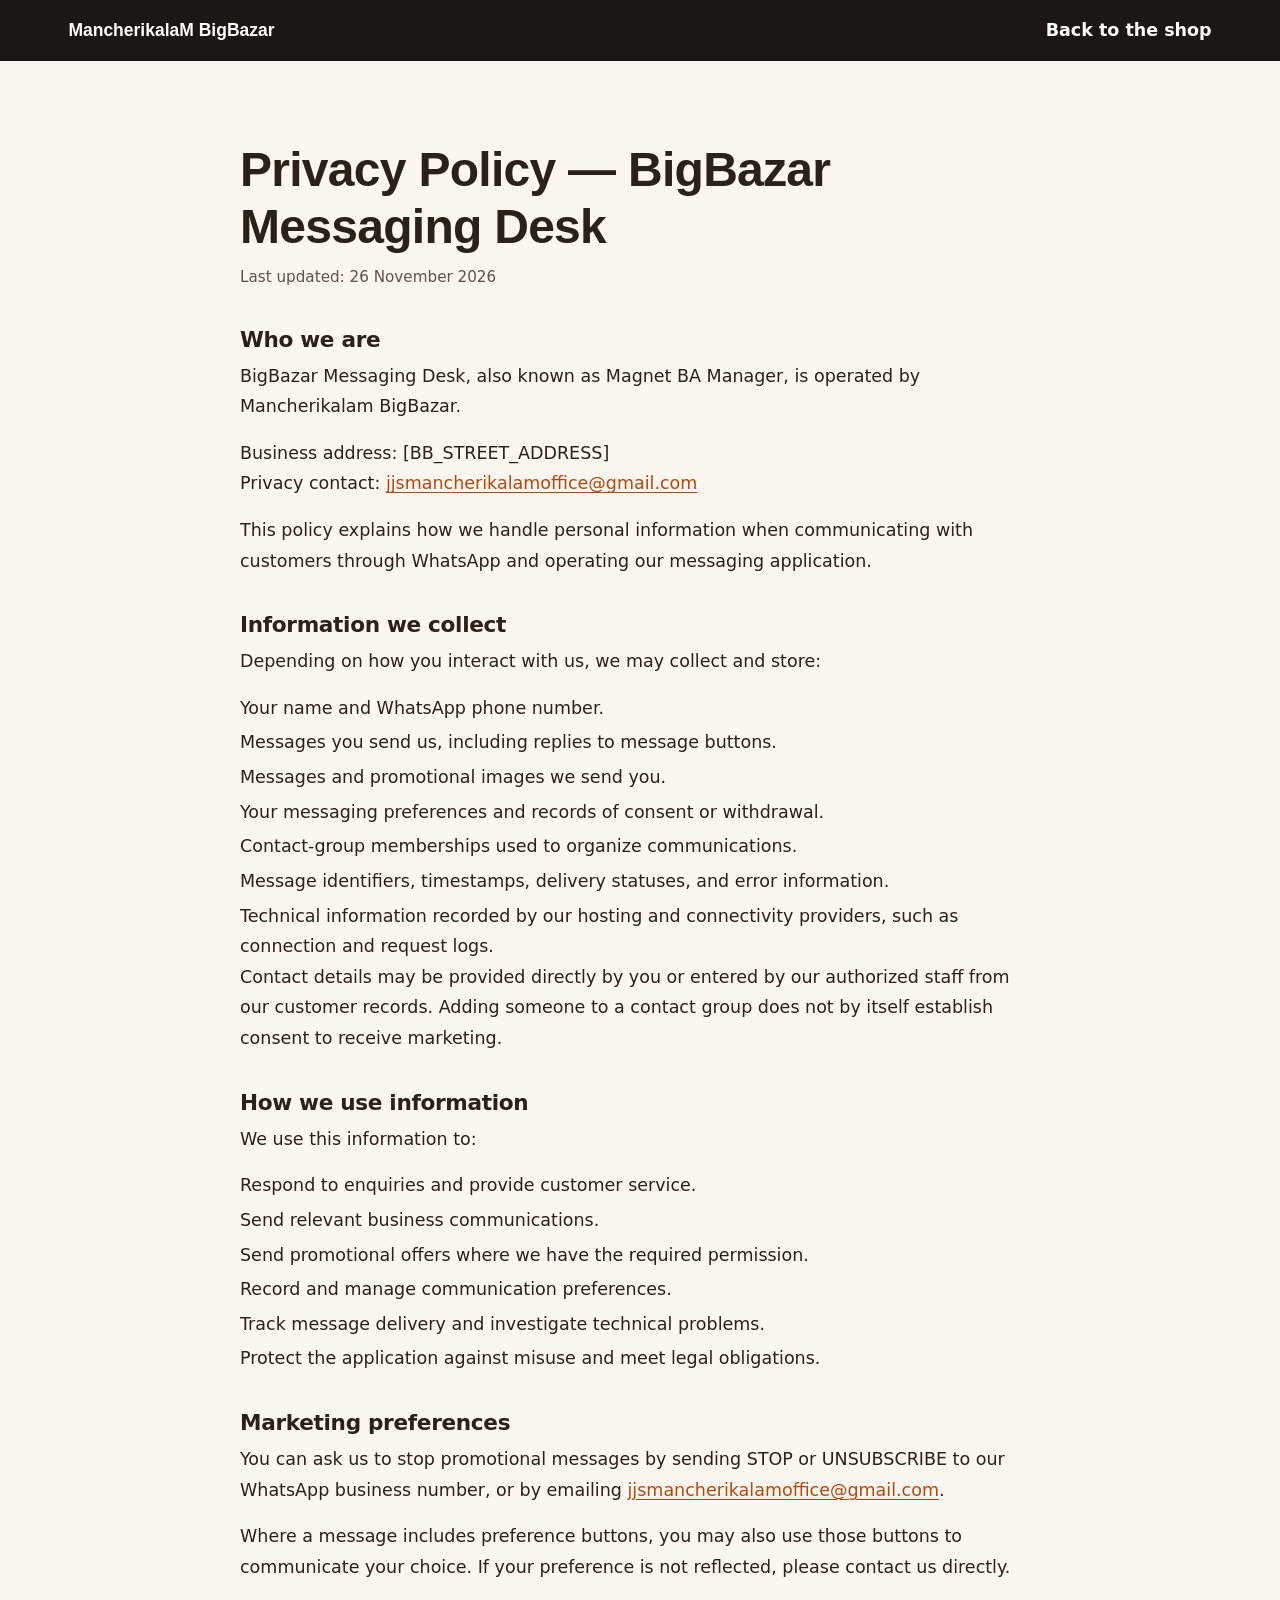
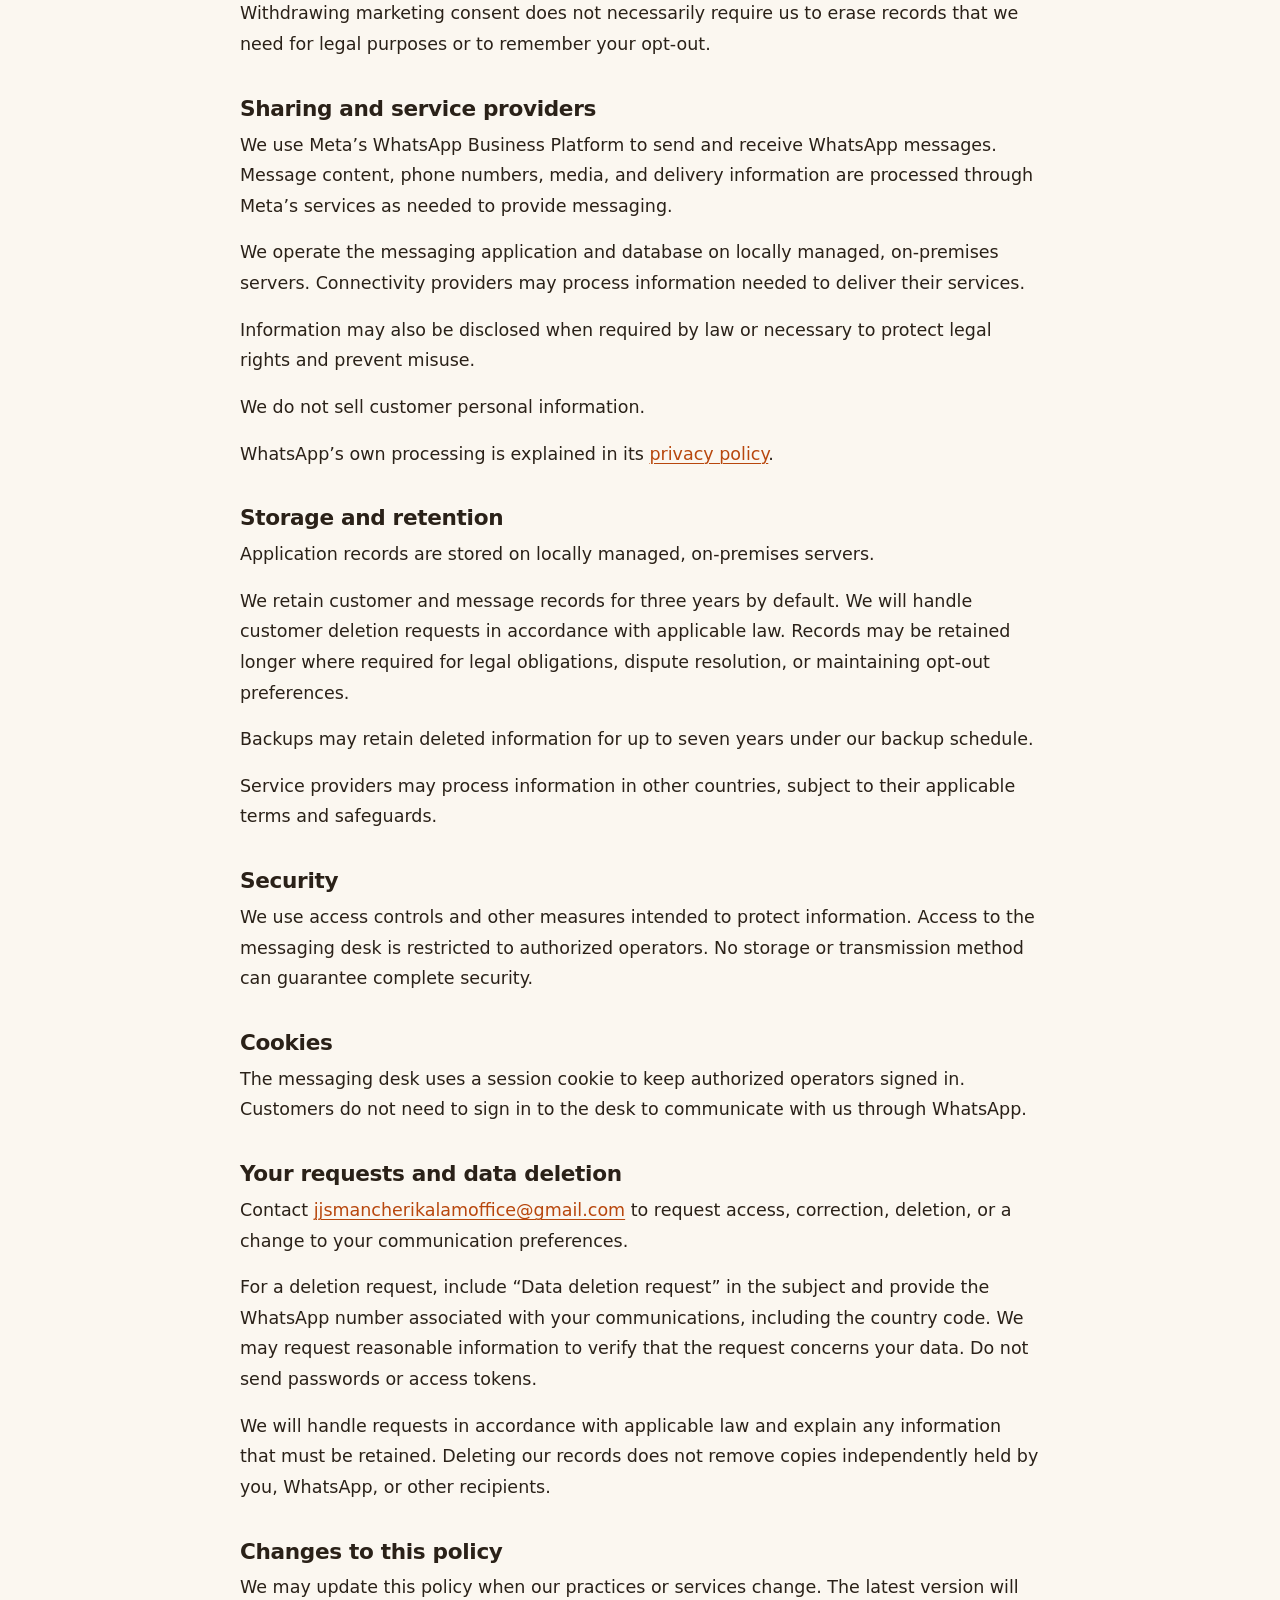
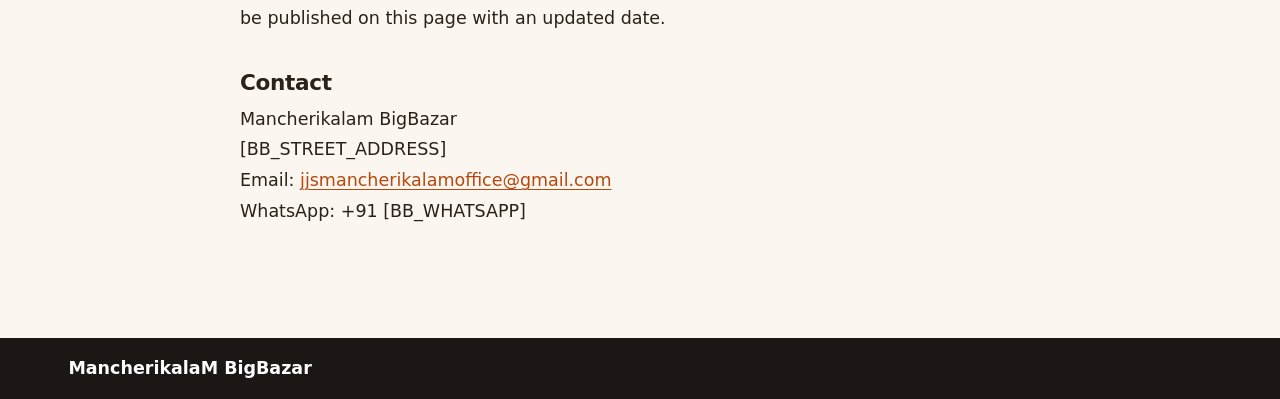
==== privacy.html @ 9150c9fc "Add privacy policy page and update sitemap and navigation" ====
<!DOCTYPE html>
<html lang="en">

<head>
  <meta charset="UTF-8">
  <meta name="viewport" content="width=device-width, initial-scale=1">
  <meta name="description" content="Privacy policy for BigBazar Messaging Desk, also known as Magnet BA Manager.">
  <meta name="theme-color" content="#263a2d">
  <title>Privacy Policy — MancherikalaM BigBazar</title>
  <link rel="canonical" href="https://mancherikalam.com/privacy.html">
  <link rel="icon" href="assets/img/favicon.svg" type="image/svg+xml">
  <link rel="stylesheet" href="assets/css/styles.css">
</head>

<body class="policy-page">
  <header class="policy-header">
    <div class="shell">
      <a href="./" class="policy-home">MancherikalaM BigBazar</a>
      <a href="./">Back to the shop</a>
    </div>
  </header>

  <main class="policy-main shell">
    <article class="policy-content">
      <h1>Privacy Policy — BigBazar Messaging Desk</h1>
      <p class="policy-updated">Last updated: 26 November 2026</p>

      <h2>Who we are</h2>
      <p>BigBazar Messaging Desk, also known as Magnet BA Manager, is operated by
        Mancherikalam BigBazar.</p>
      <p>Business address: [BB_STREET_ADDRESS]<br>
        Privacy contact: <a href="mailto:jjsmancherikalamoffice@gmail.com">jjsmancherikalamoffice@gmail.com</a></p>
      <p>This policy explains how we handle personal information when communicating
        with customers through WhatsApp and operating our messaging application.</p>

      <h2>Information we collect</h2>
      <p>Depending on how you interact with us, we may collect and store:</p>
      <ul>
        <li>Your name and WhatsApp phone number.</li>
        <li>Messages you send us, including replies to message buttons.</li>
        <li>Messages and promotional images we send you.</li>
        <li>Your messaging preferences and records of consent or withdrawal.</li>
        <li>Contact-group memberships used to organize communications.</li>
        <li>Message identifiers, timestamps, delivery statuses, and error information.</li>
        <li>Technical information recorded by our hosting and connectivity providers,
          such as connection and request logs.</li>
      </ul>
      <p>Contact details may be provided directly by you or entered by our authorized
        staff from our customer records. Adding someone to a contact group does not
        by itself establish consent to receive marketing.</p>

      <h2>How we use information</h2>
      <p>We use this information to:</p>
      <ul>
        <li>Respond to enquiries and provide customer service.</li>
        <li>Send relevant business communications.</li>
        <li>Send promotional offers where we have the required permission.</li>
        <li>Record and manage communication preferences.</li>
        <li>Track message delivery and investigate technical problems.</li>
        <li>Protect the application against misuse and meet legal obligations.</li>
      </ul>

      <h2>Marketing preferences</h2>
      <p>You can ask us to stop promotional messages by sending STOP or UNSUBSCRIBE
        to our WhatsApp business number, or by emailing
        <a href="mailto:jjsmancherikalamoffice@gmail.com">jjsmancherikalamoffice@gmail.com</a>.</p>
      <p>Where a message includes preference buttons, you may also use those buttons
        to communicate your choice. If your preference is not reflected, please
        contact us directly.</p>
      <p>Withdrawing marketing consent does not necessarily require us to erase
        records that we need for legal purposes or to remember your opt-out.</p>

      <h2>Sharing and service providers</h2>
      <p>We use Meta’s WhatsApp Business Platform to send and receive WhatsApp
        messages. Message content, phone numbers, media, and delivery information
        are processed through Meta’s services as needed to provide messaging.</p>
      <p>We operate the messaging application and database on locally managed,
        on-premises servers. Connectivity providers may process information needed
        to deliver their services.</p>
      <p>Information may also be disclosed when required by law or necessary to
        protect legal rights and prevent misuse.</p>
      <p>We do not sell customer personal information.</p>
      <p>WhatsApp’s own processing is explained in its <a href="https://www.whatsapp.com/legal/privacy-policy">privacy policy</a>.</p>

      <h2>Storage and retention</h2>
      <p>Application records are stored on locally managed, on-premises servers.</p>
      <p>We retain customer and message records for three years by default. We will
        handle customer deletion requests in accordance with applicable law. Records
        may be retained longer where required for legal obligations, dispute
        resolution, or maintaining opt-out preferences.</p>
      <p>Backups may retain deleted information for up to seven years under our
        backup schedule.</p>
      <p>Service providers may process information in other countries, subject to
        their applicable terms and safeguards.</p>

      <h2>Security</h2>
      <p>We use access controls and other measures intended to protect information.
        Access to the messaging desk is restricted to authorized operators.
        No storage or transmission method can guarantee complete security.</p>

      <h2>Cookies</h2>
      <p>The messaging desk uses a session cookie to keep authorized operators
        signed in. Customers do not need to sign in to the desk to communicate
        with us through WhatsApp.</p>

      <h2>Your requests and data deletion</h2>
      <p>Contact <a href="mailto:jjsmancherikalamoffice@gmail.com">jjsmancherikalamoffice@gmail.com</a> to request access, correction, deletion,
        or a change to your communication preferences.</p>
      <p>For a deletion request, include “Data deletion request” in the subject and
        provide the WhatsApp number associated with your communications, including
        the country code. We may request reasonable information to verify that
        the request concerns your data. Do not send passwords or access tokens.</p>
      <p>We will handle requests in accordance with applicable law and explain any
        information that must be retained. Deleting our records does not remove
        copies independently held by you, WhatsApp, or other recipients.</p>

      <h2>Changes to this policy</h2>
      <p>We may update this policy when our practices or services change. The latest
        version will be published on this page with an updated date.</p>

      <h2>Contact</h2>
      <p>Mancherikalam BigBazar<br>
        [BB_STREET_ADDRESS]<br>
        Email: <a href="mailto:jjsmancherikalamoffice@gmail.com">jjsmancherikalamoffice@gmail.com</a><br>
        WhatsApp: +91 [BB_WHATSAPP]</p>
    </article>
  </main>

  <footer class="policy-footer">
    <div class="shell"><a href="./">MancherikalaM BigBazar</a></div>
  </footer>
</body>

</html>
---- assets/css/styles.css ----
@charset "UTF-8";

/* ============================================================
   MancherikalaM BigBazar — wholesale & retail, Changanassery
   Direction: the shop's own lit sign. A dark slatted wall, a
   golden arc, white geometric lettering — set against a warm
   paper page for everything below the hero. Generous tap
   targets, bilingual by default, readable on a cheap phone.

   Lettering follows the signboard: Quicksand for the rounded
   "MancherikalaM", Montserrat ExtraBold for "BIGBAZAR" and the
   headings. The bilingual layout comes from data-lang on <html>.
   ============================================================ */

/* ---- tokens ---- */

:root {
  --bg: #fbf7f0;
  --bg-soft: #f6efe4;
  --surface: #ffffff;
  --surface-2: #f4ece0;
  --line: #e4d8c6;
  --line-soft: #efe6d8;

  --text: #2a2118;
  --text-dim: #5d5247;
  --muted: #756859;

  /* Brand accent, contrast-checked: 4.98:1 on --bg, 5.32:1 under white. */
  --accent: #b8470d;
  --accent-strong: #8f3609;
  --accent-wash: #f8e9df;
  --accent-ring: #d4650f;
  --on-accent: #ffffff;

  /* The sign: a near-black slatted wall and a golden arc. These stay the
     same in light and dark mode — the hero is always "the sign". */
  --sign-wall: #1c1714;
  --sign-wall-2: #241d19;
  --sign-gold: #f3a712;
  --sign-ink: #ffffff;
  --sign-dim: #e2d6c8;

  --whatsapp: #1fa855;

  --radius: 12px;
  --radius-lg: 20px;
  --shell: 1180px;
  --tap: 48px;
  --header-h: 64px;

  --sans: "Nunito Sans", -apple-system, BlinkMacSystemFont, "Segoe UI", Roboto,
    system-ui, sans-serif;
  --display: "Montserrat", "Nunito Sans", -apple-system, "Segoe UI", sans-serif;
  --rounded: "Quicksand", "Nunito Sans", -apple-system, "Segoe UI", sans-serif;
  --ml: "Noto Sans Malayalam", "Nirmala UI", Manjari, Meera, AnjaliOldLipi,
    sans-serif;

  /* Malayalam needs more room: stacked vowel signs and conjunct
     clusters sit above and below the baseline. */
  --ml-size-adj: 1.06;
  --ml-line: 1.85;

  --shadow: 0 1px 2px rgba(42, 33, 24, .06), 0 6px 18px rgba(42, 33, 24, .07);
  --shadow-lift: 0 2px 4px rgba(42, 33, 24, .08), 0 14px 32px rgba(42, 33, 24, .12);
}

@media (prefers-color-scheme: dark) {
  :root {
    --bg: #171310;
    --bg-soft: #1d1814;
    --surface: #211c17;
    --surface-2: #2a231d;
    --line: #3a3129;
    --line-soft: #2d2620;

    --text: #f2ebe1;
    --text-dim: #c0b4a5;
    --muted: #9a8d7e;

    /* In dark mode the accent is a light colour, so ink on top of it
       flips to the page ground instead of white. 7.87:1 on --bg. */
    --accent: #ff8a3d;
    --accent-strong: #ffa366;
    --accent-wash: #2a1c12;
    --accent-ring: #ff8a3d;
    --on-accent: #171310;

    --sign-wall: #120e0c;
    --sign-wall-2: #1a1411;

    --whatsapp: #4ddd8a;

    --shadow: 0 1px 2px rgba(0, 0, 0, .4), 0 6px 18px rgba(0, 0, 0, .45);
    --shadow-lift: 0 2px 4px rgba(0, 0, 0, .45), 0 14px 32px rgba(0, 0, 0, .55);
  }
}

/* ---- reset ---- */

*,
*::before,
*::after {
  box-sizing: border-box;
}

html {
  scroll-behavior: smooth;
  /* Keep anchor targets clear of the sticky header. */
  scroll-padding-top: calc(var(--header-h) + 12px);
  -webkit-text-size-adjust: 100%;
}

body {
  margin: 0;
  background: var(--bg);
  color: var(--text);
  font-family: var(--sans);
  font-size: 17px;
  line-height: 1.65;
  -webkit-font-smoothing: antialiased;
  /* Long Malayalam compounds must never push the page sideways. */
  overflow-wrap: break-word;
}

img,
svg,
iframe {
  display: block;
  max-width: 100%;
}

img {
  height: auto;
}

a {
  color: var(--accent);
  text-decoration-thickness: .08em;
  text-underline-offset: .18em;
}

a:hover {
  color: var(--accent-strong);
}

h1,
h2,
h3 {
  margin: 0;
  font-family: var(--display);
  font-weight: 800;
  line-height: 1.2;
  letter-spacing: -.015em;
}

p {
  margin: 0 0 1rem;
}

p:last-child {
  margin-bottom: 0;
}

ul {
  margin: 0;
  padding: 0;
  list-style: none;
}

figure {
  margin: 0;
}

button {
  font: inherit;
  color: inherit;
}

/* ---- focus ---- */

:focus-visible {
  outline: 3px solid var(--accent-ring);
  outline-offset: 2px;
  border-radius: 4px;
}

.skip {
  position: absolute;
  left: -9999px;
  top: 0;
}

.skip:focus {
  left: 8px;
  top: 8px;
  z-index: 60;
  padding: .7rem 1rem;
  background: var(--accent);
  color: var(--on-accent);
  border-radius: var(--radius);
  font-weight: 700;
  text-decoration: none;
}

.visually-hidden {
  position: absolute;
  width: 1px;
  height: 1px;
  margin: -1px;
  padding: 0;
  overflow: hidden;
  clip: rect(0 0 0 0);
  white-space: nowrap;
  border: 0;
}

/* ============================================================
   Bilingual pairs

   Markup is always English-then-Malayalam so the page reads
   correctly with CSS and JS switched off. data-lang only
   reorders and resizes — nothing is ever hidden.
   ============================================================ */

.bi {
  display: flex;
  flex-direction: column;
  gap: .18em;
}

.bi > * {
  margin: 0;
  min-width: 0;
}

.bi-ml {
  font-family: var(--ml);
  line-height: var(--ml-line);
  /* Only the 400 weight of Noto Sans Malayalam is loaded. Inheriting 800
     from a heading would make the browser synthesise bold, which smears
     the script's conjuncts and vowel signs. */
  font-weight: 400;
  letter-spacing: 0;
}

/* English leads (default) */

[data-lang="en"] .bi-en {
  order: 1;
}

[data-lang="en"] .bi-ml {
  order: 2;
  font-size: .76em;
  font-weight: 400;
  color: var(--text-dim);
}

/* Malayalam leads */

[data-lang="ml"] .bi-ml {
  order: 1;
  font-size: calc(1em * var(--ml-size-adj));
  font-weight: 400;
  color: inherit;
}

[data-lang="ml"] .bi-en {
  order: 2;
  font-size: .76em;
  font-weight: 400;
  color: var(--text-dim);
}

/* Paragraph pairs need real spacing between the two blocks. */

.bi--prose {
  gap: .85rem;
}

[data-lang="en"] .bi--prose .bi-ml,
[data-lang="ml"] .bi--prose .bi-en {
  font-size: .95em;
  font-weight: 400;
  padding-left: .9rem;
  border-left: 3px solid var(--line);
}

/* Inside a filled button, and on the dark sign, the secondary line must
   stay legible, so it keeps the surrounding ink rather than --text-dim. */

[data-lang="en"] .btn .bi-ml,
[data-lang="ml"] .btn .bi-en,
[data-lang="en"] .hero .bi-ml,
[data-lang="ml"] .hero .bi-en {
  color: inherit;
  opacity: .82;
}

/* ---- layout ---- */

.shell {
  width: 100%;
  max-width: var(--shell);
  margin-inline: auto;
  padding-inline: 1.15rem;
}

.section {
  padding-block: 3.25rem;
}

.section--wash {
  background: var(--accent-wash);
}

.section--soft {
  background: var(--bg-soft);
}

/* --accent on --accent-wash sits just under AA for small text, so
   accent-coloured TEXT on a wash uses the darker --accent-strong. */

.section--wash .eyebrow {
  color: var(--accent-strong);
}

.section-head {
  max-width: 44rem;
  margin-bottom: 2rem;
}

.section-head h2 {
  font-size: clamp(1.5rem, 5.6vw, 2.25rem);
}

.section-lead {
  margin-top: .9rem;
  color: var(--text-dim);
}

.eyebrow {
  display: inline-flex;
  align-items: center;
  gap: .55rem;
  margin-bottom: .6rem;
  font-size: .76rem;
  font-weight: 700;
  letter-spacing: .14em;
  text-transform: uppercase;
  color: var(--accent);
}

/* A short golden bar before each eyebrow echoes the arc on the sign. */

.eyebrow::before {
  content: "";
  width: 1.6rem;
  height: 3px;
  border-radius: 3px;
  background: var(--sign-gold);
}

/* ---- wordmark (the sign, in HTML) ---- */

.wordmark {
  position: relative;
  display: inline-flex;
  flex-direction: column;
  align-items: center;
  padding-top: .5em;
  color: inherit;
  line-height: 1;
}

/* The arc stretches to the word's width; its stroke is non-scaling, so the
   thickness is set here in px and inherited into the <use> shadow tree. */

.wordmark-arc {
  position: absolute;
  top: 0;
  left: -.5em;
  width: calc(100% + 1em);
  height: 1.05em;
  color: var(--sign-gold);
  stroke-width: 3px;
  overflow: visible;
}

.wordmark-wheat {
  position: absolute;
  top: -.62em;
  right: 16%;
  width: .8em;
  height: .8em;
  color: var(--sign-gold);
}

.wordmark-top {
  font-family: var(--rounded);
  font-weight: 700;
  font-size: 1em;
  letter-spacing: .005em;
}

.wordmark-bottom {
  margin-top: .08em;
  font-family: var(--display);
  font-weight: 800;
  font-size: 1.32em;
  letter-spacing: .02em;
}

/* ---- header ---- */

.topbar {
  position: sticky;
  top: 0;
  z-index: 40;
  min-height: var(--header-h);
  display: flex;
  align-items: center;
  gap: .6rem;
  padding: .45rem 1.15rem;
  background: var(--sign-wall);
  color: var(--sign-ink);
  border-bottom: 3px solid var(--sign-gold);
}

.brand {
  display: flex;
  align-items: center;
  min-width: 0;
  color: var(--sign-ink);
  text-decoration: none;
  font-size: .95rem;
}

.brand:hover {
  color: var(--sign-ink);
}

.topbar-end {
  display: flex;
  align-items: center;
  gap: .5rem;
  margin-left: auto;
}

/* ---- language toggle ---- */

.lang {
  display: flex;
  flex: none;
  padding: 3px;
  background: rgba(255, 255, 255, .08);
  border: 1px solid rgba(255, 255, 255, .18);
  border-radius: 999px;
}

.lang-btn {
  min-height: 36px;
  padding: 0 .7rem;
  background: none;
  border: 0;
  border-radius: 999px;
  font-size: .82rem;
  font-weight: 700;
  color: var(--sign-dim);
  cursor: pointer;
  white-space: nowrap;
}

.lang-btn[lang="ml"] {
  font-family: var(--ml);
  font-size: .78rem;
}

.lang-btn[aria-pressed="true"] {
  background: var(--sign-gold);
  color: var(--sign-wall);
}

/* ---- nav ---- */

.nav-toggle {
  display: grid;
  place-content: center;
  gap: 4px;
  width: var(--tap);
  height: var(--tap);
  flex: none;
  padding: 0;
  background: none;
  border: 1px solid rgba(255, 255, 255, .22);
  border-radius: var(--radius);
  cursor: pointer;
}

.nav-toggle span {
  display: block;
  width: 20px;
  height: 2px;
  background: var(--sign-ink);
  border-radius: 2px;
}

.nav {
  position: fixed;
  top: var(--header-h);
  left: 0;
  right: 0;
  z-index: 39;
  display: none;
  flex-direction: column;
  padding: .5rem 1.15rem 1rem;
  background: var(--sign-wall);
  border-bottom: 3px solid var(--sign-gold);
  box-shadow: var(--shadow);
}

.nav.is-open {
  display: flex;
}

.nav a {
  display: flex;
  align-items: center;
  min-height: var(--tap);
  padding: .4rem .2rem;
  border-bottom: 1px solid rgba(255, 255, 255, .1);
  color: var(--sign-ink);
  font-weight: 700;
  text-decoration: none;
}

.nav a:last-child {
  border-bottom: 0;
}

.nav a:hover {
  color: var(--sign-gold);
}

/* ---- buttons ---- */

.btn {
  display: inline-flex;
  align-items: center;
  justify-content: center;
  gap: .6rem;
  min-height: var(--tap);
  padding: .7rem 1.25rem;
  border: 2px solid transparent;
  border-radius: var(--radius);
  font-weight: 700;
  text-align: center;
  text-decoration: none;
  cursor: pointer;
  transition: transform .12s ease, background-color .12s ease;
}

.btn:active {
  transform: translateY(1px);
}

.btn svg {
  flex: none;
  width: 22px;
  height: 22px;
}

.btn--primary {
  background: var(--accent);
  color: var(--on-accent);
}

.btn--primary:hover {
  background: var(--accent-strong);
  color: var(--on-accent);
}

.btn--ghost {
  background: var(--surface);
  border-color: var(--line);
  color: var(--text);
}

.btn--ghost:hover {
  border-color: var(--accent);
  color: var(--accent);
}

/* On the dark sign: gold fill with wall-coloured ink (9:1), and an
   outlined white button beside it. */

.btn--gold {
  background: var(--sign-gold);
  color: var(--sign-wall);
}

.btn--gold:hover {
  background: #ffbd3d;
  color: var(--sign-wall);
}

.btn--outline-light {
  background: transparent;
  border-color: rgba(255, 255, 255, .45);
  color: var(--sign-ink);
}

.btn--outline-light:hover {
  border-color: var(--sign-gold);
  color: var(--sign-gold);
}

.btn-stack {
  display: flex;
  flex-direction: column;
  gap: .7rem;
  margin-top: 1.5rem;
}

/* A control whose underlying value is still a [PLACEHOLDER] is flagged by
   main.js rather than left to produce a dead tap. All of this disappears by
   itself once the deploy fills the environment variables in. */

[data-placeholder] {
  border-style: dashed !important;
  border-color: var(--accent) !important;
  background: var(--accent-wash) !important;
  color: var(--accent-strong) !important;
  cursor: not-allowed;
}

[data-placeholder]::after {
  content: " — not added yet";
  font-size: .78em;
  font-weight: 700;
  opacity: .85;
}

.map-load[data-placeholder]::after {
  content: " — map link not added yet";
}

/* The sticky bar is two buttons across a 375px phone, with no room for the
   explanation; the same warning is already on the hero CTA above. */

.actionbar [data-placeholder]::after {
  content: none;
}

/* ============================================================
   Hero — the lit sign
   ============================================================ */

.hero {
  position: relative;
  overflow: hidden;
  padding-block: 2.25rem 2.75rem;
  color: var(--sign-ink);
  /* Vertical slats like the wall behind the real sign, with a warm glow
     where the arc lights it up. */
  background:
    radial-gradient(ellipse 70% 55% at 22% 18%, rgba(243, 167, 18, .2), transparent 70%),
    repeating-linear-gradient(90deg, transparent 0 14px, rgba(255, 255, 255, .035) 14px 16px),
    linear-gradient(180deg, var(--sign-wall-2), var(--sign-wall));
}

.hero-inner {
  display: grid;
  gap: 2rem;
}

.hero-sign {
  font-size: clamp(1.9rem, 9.5vw, 3.6rem);
  margin-bottom: 1.25rem;
}

.hero-sign {
  padding: .45em .5em 0;
}

.hero-sign .wordmark-arc {
  stroke-width: 7px;
}

.footer-brand .wordmark-arc {
  stroke-width: 3.5px;
}

.brand .wordmark,
.footer-brand .wordmark {
  margin: .35em .5em 0;
}

.hero .eyebrow {
  color: var(--sign-gold);
}

.hero-tagline {
  font-family: var(--display);
  font-weight: 800;
  font-size: clamp(1.25rem, 5vw, 1.75rem);
  line-height: 1.25;
}

.hero-tagline .bi-ml {
  font-family: var(--ml);
}

.hero-lead {
  margin-top: 1rem;
  max-width: 34rem;
  color: var(--sign-dim);
}

.hero-aside {
  display: flex;
  flex-wrap: wrap;
  gap: .4rem 1.4rem;
  margin-top: 1.25rem;
  font-weight: 700;
}

.hero-aside a {
  display: inline-flex;
  align-items: center;
  gap: .4rem;
  min-height: 44px;
  color: var(--sign-ink);
  text-decoration: none;
}

.hero-aside a:hover {
  color: var(--sign-gold);
}

/* The aside links are plain text, not buttons, so the placeholder state
   needs no box — only the note. */

.hero-aside [data-placeholder] {
  border: 0 !important;
  background: none !important;
  color: var(--sign-dim) !important;
}

/* Three portrait photos, staggered like stacked sacks. */

.mosaic {
  display: grid;
  grid-template-columns: repeat(3, minmax(0, 1fr));
  gap: .6rem;
  align-items: start;
}

.mosaic img {
  width: 100%;
  aspect-ratio: 3 / 4;
  object-fit: cover;
  border-radius: var(--radius);
  box-shadow: 0 10px 30px rgba(0, 0, 0, .45);
}

.mosaic img:nth-child(2) {
  margin-top: 1.5rem;
}

.mosaic img:nth-child(3) {
  margin-top: .6rem;
}

/* ---- feature strip ---- */

.features {
  display: grid;
  grid-template-columns: repeat(2, minmax(0, 1fr));
  gap: .7rem;
  margin-top: 2.25rem;
}

.feature {
  display: flex;
  align-items: center;
  gap: .7rem;
  min-width: 0;
  padding: .8rem .9rem;
  background: rgba(255, 255, 255, .06);
  border: 1px solid rgba(255, 255, 255, .12);
  border-radius: var(--radius);
  font-size: .92rem;
  font-weight: 700;
  line-height: 1.3;
}

.feature svg {
  flex: none;
  width: 26px;
  height: 26px;
  color: var(--sign-gold);
}

/* ============================================================
   About
   ============================================================ */

.about {
  display: grid;
  gap: 2rem;
  align-items: center;
}

.about-sign {
  overflow: hidden;
  border-radius: var(--radius-lg);
  background: var(--sign-wall);
  box-shadow: var(--shadow-lift);
}

.about-sign img {
  width: 100%;
}

.about-sign figcaption {
  padding: .7rem 1rem;
  font-size: .85rem;
  color: var(--sign-dim);
}

.serve {
  display: flex;
  flex-wrap: wrap;
  gap: .5rem;
  margin-top: 1.5rem;
}

/* ============================================================
   Products — photo cards
   ============================================================ */

.photo-cards {
  display: grid;
  grid-template-columns: repeat(2, minmax(0, 1fr));
  gap: .85rem;
}

.photo-card {
  display: flex;
  flex-direction: column;
  min-width: 0;
  overflow: hidden;
  background: var(--surface);
  border: 1px solid var(--line);
  border-radius: var(--radius);
  box-shadow: var(--shadow);
  transition: transform .15s ease, box-shadow .15s ease;
}

.photo-card:hover {
  transform: translateY(-3px);
  box-shadow: var(--shadow-lift);
}

.photo-card img {
  width: 100%;
  aspect-ratio: 4 / 3;
  object-fit: cover;
  background: var(--surface-2);
  border-bottom: 3px solid var(--sign-gold);
}

.photo-card figcaption {
  display: flex;
  flex-direction: column;
  gap: .35rem;
  padding: .8rem .85rem 1rem;
}

.photo-card h3 {
  font-size: 1rem;
  letter-spacing: -.005em;
}

.photo-card .brands {
  font-size: .8rem;
  line-height: 1.45;
  color: var(--muted);
}

/* ============================================================
   Rice wall
   ============================================================ */

.split {
  display: grid;
  gap: 2rem;
}

.rice-groups {
  display: grid;
  gap: .7rem;
}

.rice-group {
  display: grid;
  align-content: start;
  gap: .45rem;
  padding: .9rem 1rem;
  background: var(--surface);
  border: 1px solid var(--line);
  border-left: 4px solid var(--sign-gold);
  border-radius: var(--radius);
}

.rice-group h3 {
  font-size: 1rem;
}

.photo-grid {
  display: grid;
  grid-template-columns: repeat(2, minmax(0, 1fr));
  gap: .6rem;
}

.photo-grid img {
  width: 100%;
  aspect-ratio: 1 / 1;
  object-fit: cover;
  border-radius: var(--radius);
  background: var(--surface-2);
}

.photo-grid--3 {
  grid-template-columns: repeat(3, minmax(0, 1fr));
}

.note {
  margin-top: 1.25rem;
  font-size: .9rem;
  color: var(--muted);
}

/* ---- chips ---- */

.chips {
  display: flex;
  flex-wrap: wrap;
  gap: .4rem;
}

.chip {
  display: inline-flex;
  align-items: center;
  min-height: 34px;
  padding: .25rem .8rem;
  background: var(--surface-2);
  border: 1px solid var(--line);
  border-radius: 999px;
  font-size: .88rem;
  font-weight: 700;
  line-height: 1.3;
}

.chip--accent {
  background: var(--accent-wash);
  border-color: transparent;
  color: var(--accent-strong);
}

.chips--center {
  justify-content: center;
}

.chips--lg .chip {
  min-height: 42px;
  padding: .4rem 1.05rem;
  font-family: var(--display);
  font-size: .95rem;
  font-weight: 800;
  background: var(--surface);
}

/* ============================================================
   Frozen foods
   ============================================================ */

.signboard {
  overflow: hidden;
  margin-bottom: .6rem;
  border-radius: var(--radius-lg);
  box-shadow: var(--shadow);
}

.signboard img {
  width: 100%;
}

.ticks {
  display: grid;
  gap: .5rem;
  margin-top: 1.2rem;
}

.ticks li {
  display: flex;
  align-items: flex-start;
  gap: .6rem;
}

.ticks li::before {
  content: "\2713";
  flex: none;
  color: var(--accent);
  font-weight: 700;
}

.sub-head {
  margin: 1.5rem 0 .6rem;
  font-size: .78rem;
  font-family: var(--sans);
  font-weight: 700;
  letter-spacing: .12em;
  text-transform: uppercase;
  color: var(--muted);
}

/* ============================================================
   For businesses
   ============================================================ */

.biz {
  padding: 1.6rem 1.25rem;
  background: var(--surface);
  border: 2px solid var(--accent);
  border-radius: var(--radius-lg);
}

.biz h2 {
  font-size: clamp(1.35rem, 5vw, 1.9rem);
}

.biz-lead {
  margin-top: 1rem;
  color: var(--text-dim);
}

.steps {
  display: grid;
  gap: .85rem;
  margin: 1.75rem 0 0;
  padding: 0;
  list-style: none;
  counter-reset: step;
}

.step {
  position: relative;
  padding: 1rem 1rem 1rem 3.6rem;
  background: var(--bg-soft);
  border-radius: var(--radius);
  counter-increment: step;
}

.step::before {
  content: counter(step);
  position: absolute;
  left: 1rem;
  top: 1rem;
  display: grid;
  place-content: center;
  width: 1.9rem;
  height: 1.9rem;
  border-radius: 50%;
  background: var(--sign-wall);
  color: var(--sign-gold);
  font-family: var(--display);
  font-weight: 800;
}

.step h3 {
  font-size: 1rem;
  margin-bottom: .2rem;
}

.step p {
  color: var(--text-dim);
  font-size: .95rem;
}

/* ============================================================
   Gallery + lightbox
   ============================================================ */

.gallery {
  display: grid;
  grid-template-columns: repeat(2, minmax(0, 1fr));
  gap: .6rem;
}

.gallery li {
  min-width: 0;
}

.gallery a {
  display: block;
  overflow: hidden;
  border-radius: var(--radius);
}

.gallery img {
  width: 100%;
  aspect-ratio: 4 / 5;
  object-fit: cover;
  background: var(--surface);
  transition: transform .3s ease;
}

.gallery a:hover img {
  transform: scale(1.04);
}

.lightbox {
  width: min(94vw, 560px);
  max-height: 94vh;
  padding: 0;
  border: 0;
  border-radius: var(--radius-lg);
  background: var(--sign-wall);
  color: var(--sign-ink);
  overflow: hidden;
}

.lightbox::backdrop {
  background: rgba(10, 8, 6, .85);
}

.lightbox img {
  width: 100%;
  max-height: 82vh;
  object-fit: contain;
}

.lightbox p {
  margin: 0;
  padding: .7rem 1rem;
  font-size: .9rem;
  color: var(--sign-dim);
}

.lightbox-close {
  position: absolute;
  top: .5rem;
  right: .5rem;
  display: grid;
  place-content: center;
  width: var(--tap);
  height: var(--tap);
  padding: 0;
  background: rgba(0, 0, 0, .6);
  border: 0;
  border-radius: 50%;
  color: #fff;
  font-size: 1.6rem;
  line-height: 1;
  cursor: pointer;
}

/* ============================================================
   Visit us
   ============================================================ */

.visit {
  display: grid;
  gap: 1.75rem;
}

.visit-block + .visit-block {
  margin-top: 1.5rem;
}

.visit h3 {
  font-size: 1.05rem;
  margin-bottom: .5rem;
}

.address {
  font-style: normal;
  color: var(--text-dim);
}

.table-wrap {
  overflow-x: auto;
  border: 1px solid var(--line);
  border-radius: var(--radius);
}

table {
  width: 100%;
  border-collapse: collapse;
  font-size: .95rem;
}

caption {
  padding: .75rem 1rem;
  background: var(--surface-2);
  border-bottom: 1px solid var(--line);
  font-weight: 700;
  text-align: left;
}

th,
td {
  padding: .7rem 1rem;
  text-align: left;
  border-bottom: 1px solid var(--line-soft);
}

tbody tr:last-child th,
tbody tr:last-child td {
  border-bottom: 0;
}

th {
  font-weight: 700;
  white-space: nowrap;
}

td {
  color: var(--text-dim);
}

/* ---- map (click to load) ---- */

.map {
  position: relative;
  aspect-ratio: 4 / 3;
  background: var(--surface-2);
  border: 1px solid var(--line);
  border-radius: var(--radius);
  overflow: hidden;
}

.map iframe {
  width: 100%;
  height: 100%;
  border: 0;
}

.map-load {
  position: absolute;
  inset: 0;
  display: flex;
  flex-direction: column;
  align-items: center;
  justify-content: center;
  gap: .5rem;
  width: 100%;
  padding: 1rem;
  background: var(--accent-wash);
  border: 0;
  color: var(--accent-strong);
  font-weight: 700;
  cursor: pointer;
  text-align: center;
}

.map-load svg {
  width: 38px;
  height: 38px;
}

.map-load small {
  font-weight: 400;
  color: var(--text-dim);
}

/* ============================================================
   Footer — back to the sign wall
   ============================================================ */

.site-footer {
  padding-block: 2.75rem;
  background: var(--sign-wall);
  color: var(--sign-dim);
  border-top: 3px solid var(--sign-gold);
}

.footer-brand {
  margin-bottom: 2rem;
  color: var(--sign-ink);
  font-size: 1.15rem;
}

.footer-grid {
  display: grid;
  gap: 1.75rem;
}

.footer-col h2 {
  font-family: var(--sans);
  font-size: .78rem;
  font-weight: 700;
  letter-spacing: .14em;
  text-transform: uppercase;
  color: var(--sign-gold);
  margin-bottom: .75rem;
}

.footer-links {
  display: grid;
  gap: .15rem;
}

.footer-links a {
  display: inline-flex;
  align-items: center;
  gap: .5rem;
  min-height: 44px;
  color: var(--sign-ink);
  font-weight: 700;
  text-decoration: none;
}

.footer-links a:hover {
  color: var(--sign-gold);
  text-decoration: underline;
}

.footer-links [data-placeholder] {
  border: 0 !important;
  background: none !important;
  color: var(--sign-dim) !important;
}

.legal {
  display: grid;
  gap: .3rem;
  margin: 0;
  font-size: .9rem;
}

.legal dt {
  font-weight: 700;
  color: var(--sign-dim);
  opacity: .75;
  font-size: .76rem;
  letter-spacing: .08em;
  text-transform: uppercase;
}

.legal dd {
  margin: 0 0 .6rem;
  color: var(--sign-ink);
}

.copyright {
  margin-top: 2rem;
  padding-top: 1.25rem;
  border-top: 1px solid rgba(255, 255, 255, .12);
  font-size: .88rem;
}

/* ---- sticky action bar (mobile) ---- */

.actionbar {
  position: fixed;
  left: 0;
  right: 0;
  bottom: 0;
  z-index: 45;
  display: grid;
  grid-template-columns: 1fr 1fr;
  gap: .5rem;
  padding: .5rem .75rem calc(.5rem + env(safe-area-inset-bottom, 0px));
  background: var(--bg);
  border-top: 1px solid var(--line);
  box-shadow: 0 -4px 18px rgba(42, 33, 24, .1);
}

.actionbar .btn {
  min-height: 46px;
  padding-inline: .5rem;
  font-size: .95rem;
}

.has-actionbar {
  /* Keep the bar from covering the last of the footer. */
  padding-bottom: calc(var(--tap) + 2.25rem);
}

/* ============================================================
   Wider screens
   ============================================================ */

@media (min-width: 600px) {
  .photo-cards {
    grid-template-columns: repeat(3, minmax(0, 1fr));
  }

  .gallery {
    grid-template-columns: repeat(3, minmax(0, 1fr));
    gap: .85rem;
  }

  .features {
    grid-template-columns: repeat(4, minmax(0, 1fr));
  }

  .steps {
    grid-template-columns: repeat(3, minmax(0, 1fr));
  }

  .btn-stack {
    flex-direction: row;
    flex-wrap: wrap;
  }

  .btn-stack .btn {
    flex: 1 1 13rem;
  }

  .footer-grid {
    grid-template-columns: repeat(2, minmax(0, 1fr));
  }
}

@media (min-width: 900px) {
  :root {
    --header-h: 72px;
  }

  body {
    font-size: 17.5px;
  }

  .section {
    padding-block: 5rem;
  }

  .hero {
    padding-block: 4rem 4.5rem;
  }

  .hero-inner {
    grid-template-columns: minmax(0, 1.05fr) minmax(0, 1fr);
    align-items: center;
    gap: 3.5rem;
  }

  .mosaic {
    gap: .9rem;
  }

  .mosaic img:nth-child(2) {
    margin-top: 3rem;
  }

  .mosaic img:nth-child(3) {
    margin-top: 1.25rem;
  }

  .about {
    grid-template-columns: minmax(0, 1.1fr) minmax(0, 1fr);
    gap: 3.5rem;
  }

  .photo-cards {
    grid-template-columns: repeat(4, minmax(0, 1fr));
    gap: 1.1rem;
  }

  .split {
    grid-template-columns: minmax(0, 1fr) minmax(0, 1fr);
    align-items: start;
    gap: 3rem;
  }

  .split--reverse > :first-child {
    order: 2;
  }

  .rice-groups {
    grid-template-columns: repeat(2, minmax(0, 1fr));
  }

  .gallery {
    grid-template-columns: repeat(4, minmax(0, 1fr));
  }

  .visit {
    grid-template-columns: minmax(0, 1fr) minmax(0, 1.1fr);
    align-items: start;
    gap: 2.5rem;
  }

  .footer-grid {
    grid-template-columns: repeat(4, minmax(0, 1fr));
  }

  .biz {
    padding: 2.75rem 2.5rem;
  }
}

/* Above the mobile breakpoint the sticky bar is unnecessary —
   the hero buttons are in reach. */

@media (min-width: 721px) {
  .actionbar {
    display: none;
  }

  .has-actionbar {
    padding-bottom: 0;
  }
}

/* The hamburger only exists while the nav is collapsed. Seven links need
   more room than a tablet has, so the inline nav waits for 1080px. */

@media (min-width: 1080px) {
  .nav-toggle {
    display: none;
  }

  /* In the DOM the nav follows .topbar-end so the mobile drawer can sit
     below the whole bar. On desktop they swap, putting the section links
     next to the brand and the language pill out at the right edge. */

  .nav {
    order: 2;
    margin-left: auto;
    position: static;
    display: flex;
    flex-direction: row;
    align-items: center;
    gap: .15rem;
    padding: 0;
    background: none;
    border: 0;
    box-shadow: none;
  }

  .topbar-end {
    order: 3;
    margin-left: .75rem;
  }

  .nav a {
    min-height: 40px;
    padding: .35rem .65rem;
    border-bottom: 0;
    border-radius: var(--radius);
    font-size: .93rem;
  }

  .nav a:hover {
    background: rgba(255, 255, 255, .08);
  }
}

/* ---- motion ---- */

@media (prefers-reduced-motion: reduce) {
  html {
    scroll-behavior: auto;
  }

  *,
  *::before,
  *::after {
    animation-duration: .01ms !important;
    animation-iteration-count: 1 !important;
    transition-duration: .01ms !important;
  }
}

/* Privacy policy page */
.policy-page {
  min-height: 100vh;
  background: var(--bg);
}

.policy-header,
.policy-footer {
  padding-block: 1rem;
  background: var(--sign-wall);
  color: var(--sign-ink);
}

.policy-header .shell {
  display: flex;
  justify-content: space-between;
  align-items: center;
  gap: 1rem;
}

.policy-header a,
.policy-footer a {
  color: inherit;
  font-weight: 700;
  text-decoration: none;
}

.policy-header a:hover,
.policy-footer a:hover {
  color: var(--sign-gold);
  text-decoration: underline;
}

.policy-home {
  font-family: var(--display);
}

.policy-main {
  padding-block: clamp(2.5rem, 7vw, 5rem);
}

.policy-content {
  max-width: 50rem;
  margin-inline: auto;
  color: var(--text);
  line-height: 1.75;
}

.policy-content h1,
.policy-content h2 {
  color: var(--text);
  line-height: 1.2;
}

.policy-content h1 {
  font-family: var(--display);
  font-size: clamp(2rem, 5vw, 3rem);
  margin-bottom: .5rem;
}

.policy-content h2 {
  font-family: var(--sans);
  font-size: 1.35rem;
  margin: 2.25rem 0 .5rem;
}

.policy-content li + li {
  margin-top: .25rem;
}

.policy-content a {
  color: var(--accent);
  text-underline-offset: .15em;
}

.policy-updated {
  margin-top: 0;
  color: var(--text-dim);
  font-size: .95rem;
}

.policy-footer {
  margin-top: 2rem;
}

/* ---- print ---- */

@media print {
  .topbar,
  .nav,
  .actionbar,
  .map,
  .skip,
  .gallery {
    display: none !important;
  }

  body {
    background: #fff;
    color: #000;
  }

  .hero,
  .site-footer {
    background: #fff;
    color: #000;
  }
}
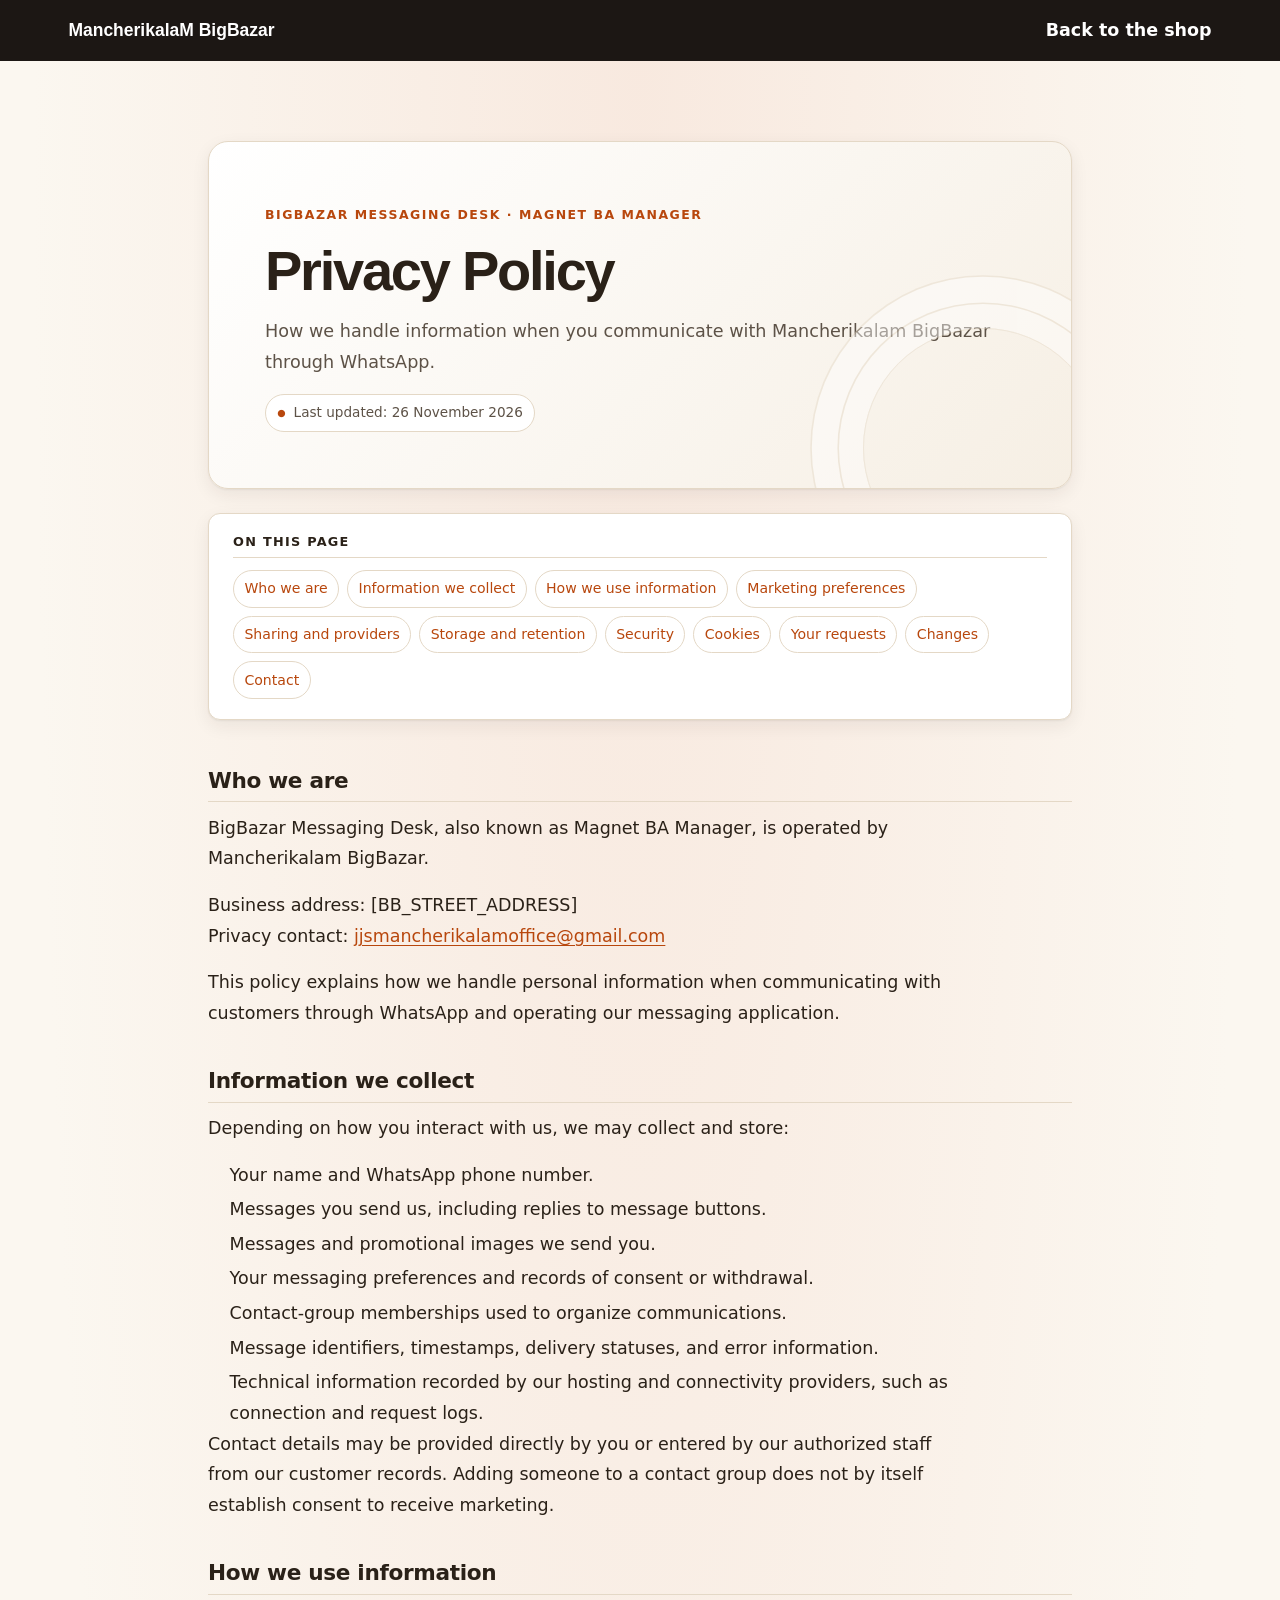
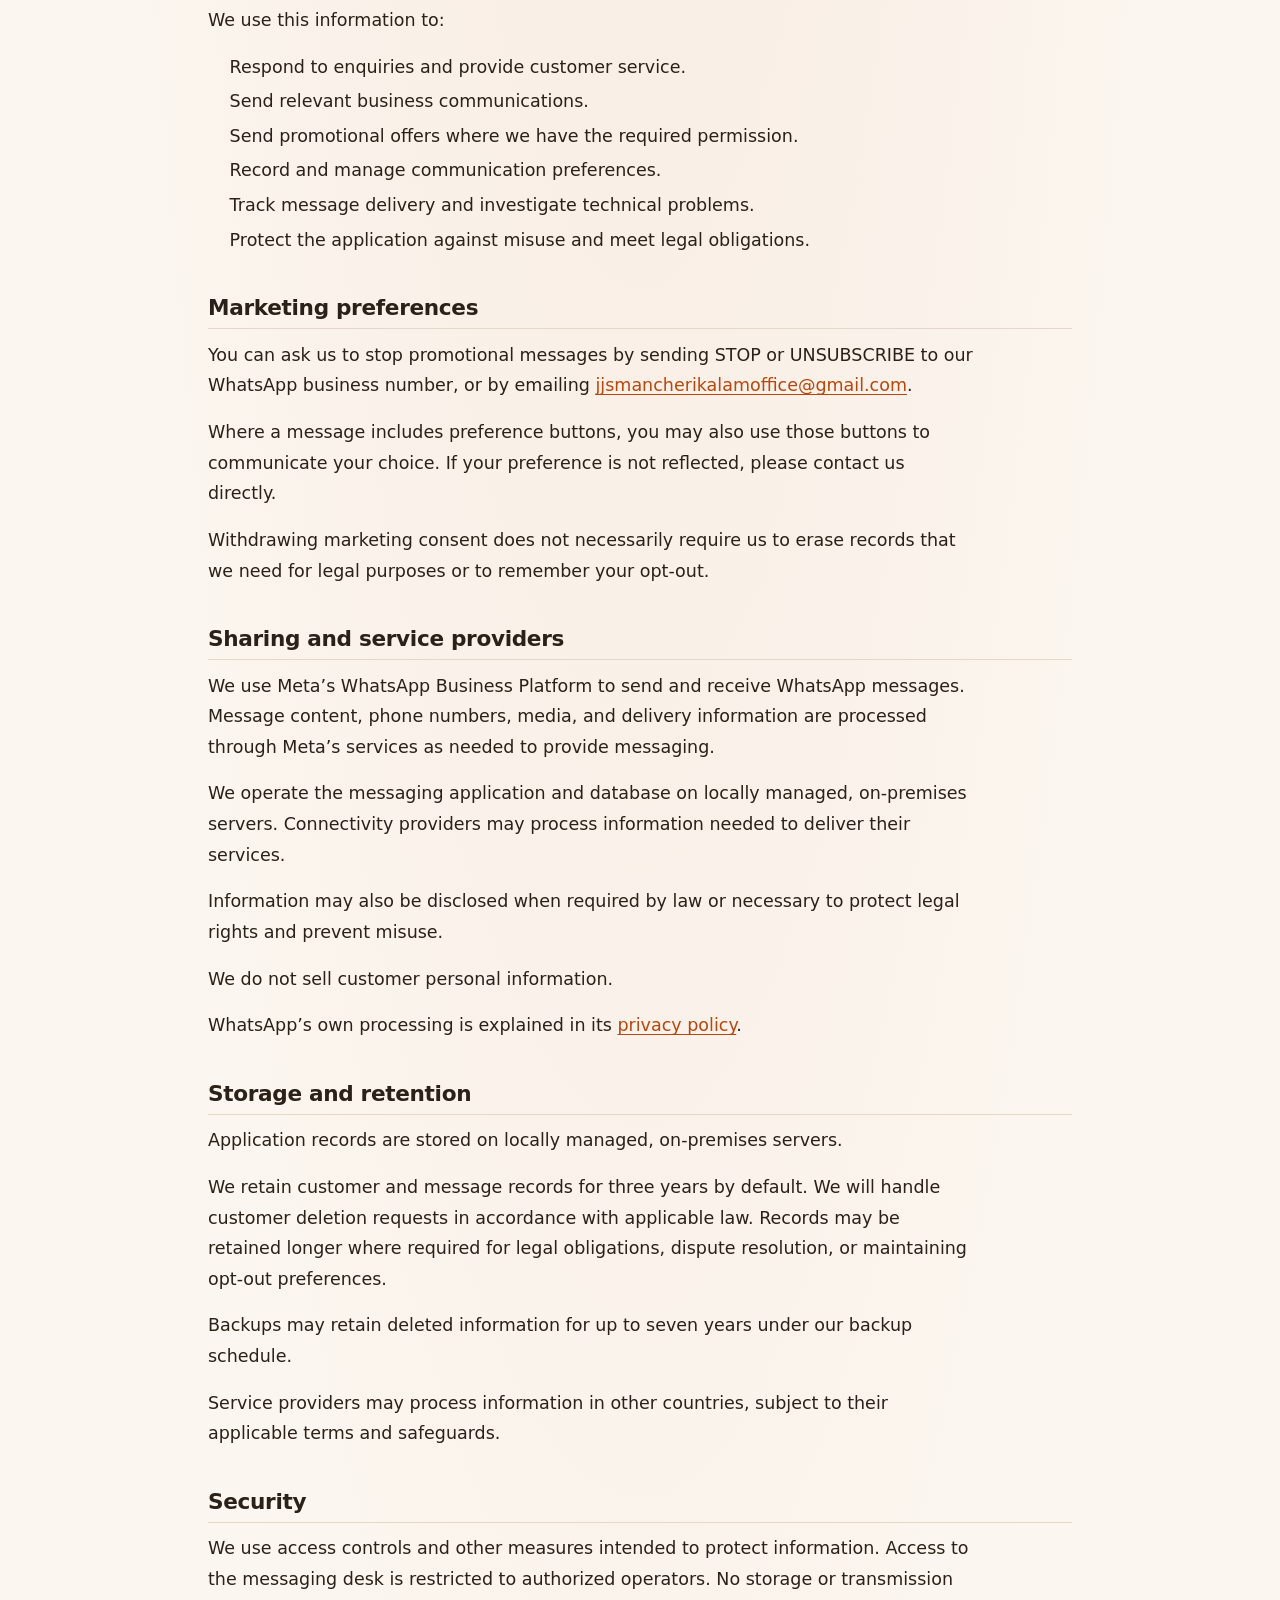
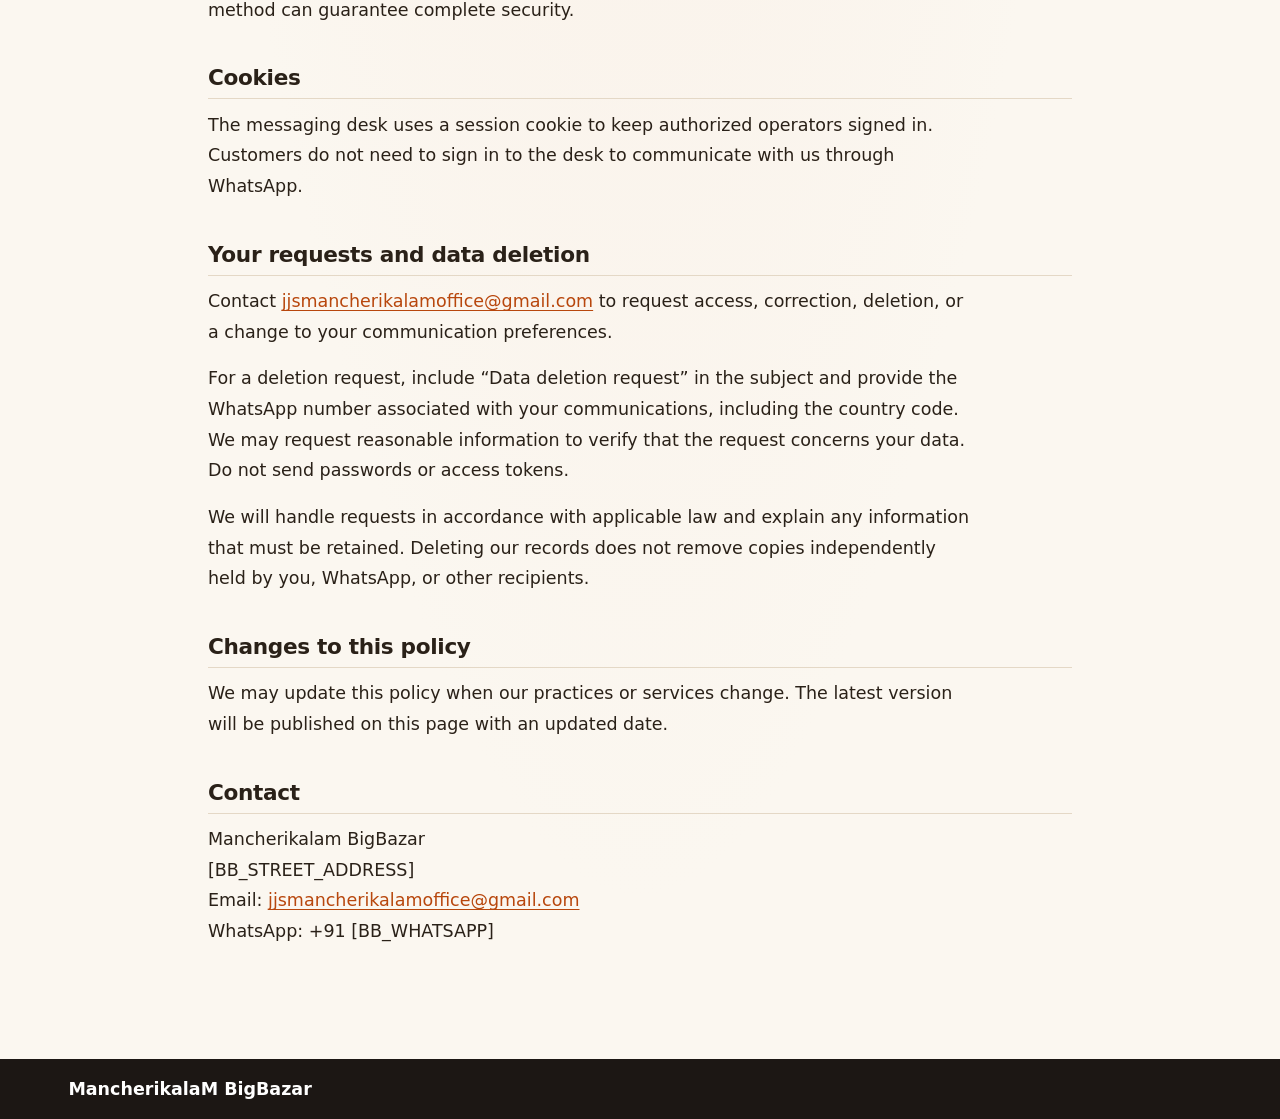
==== commit 6a37bfa7: "Enhance privacy policy page layout and content structure" ====
--- a/privacy.html
+++ b/privacy.html
@@ -22,10 +22,31 @@
 
   <main class="policy-main shell">
     <article class="policy-content">
-      <h1>Privacy Policy — BigBazar Messaging Desk</h1>
-      <p class="policy-updated">Last updated: 26 November 2026</p>
+      <div class="policy-hero">
+        <span class="policy-eyebrow">BigBazar Messaging Desk · Magnet BA Manager</span>
+        <h1>Privacy Policy</h1>
+        <p class="policy-lead">How we handle information when you communicate with Mancherikalam BigBazar through WhatsApp.</p>
+        <p class="policy-updated"><span aria-hidden="true">●</span> Last updated: 26 November 2026</p>
+      </div>
 
-      <h2>Who we are</h2>
+      <nav class="policy-toc" aria-label="On this page">
+        <h2>On this page</h2>
+        <div class="policy-toc-links">
+          <a href="#who-we-are">Who we are</a>
+          <a href="#information">Information we collect</a>
+          <a href="#use">How we use information</a>
+          <a href="#preferences">Marketing preferences</a>
+          <a href="#sharing">Sharing and providers</a>
+          <a href="#retention">Storage and retention</a>
+          <a href="#security">Security</a>
+          <a href="#cookies">Cookies</a>
+          <a href="#requests">Your requests</a>
+          <a href="#changes">Changes</a>
+          <a href="#contact">Contact</a>
+        </div>
+      </nav>
+
+      <h2 id="who-we-are">Who we are</h2>
       <p>BigBazar Messaging Desk, also known as Magnet BA Manager, is operated by
         Mancherikalam BigBazar.</p>
       <p>Business address: [BB_STREET_ADDRESS]<br>
@@ -33,7 +54,7 @@
       <p>This policy explains how we handle personal information when communicating
         with customers through WhatsApp and operating our messaging application.</p>
 
-      <h2>Information we collect</h2>
+      <h2 id="information">Information we collect</h2>
       <p>Depending on how you interact with us, we may collect and store:</p>
       <ul>
         <li>Your name and WhatsApp phone number.</li>
@@ -49,7 +70,7 @@
         staff from our customer records. Adding someone to a contact group does not
         by itself establish consent to receive marketing.</p>
 
-      <h2>How we use information</h2>
+      <h2 id="use">How we use information</h2>
       <p>We use this information to:</p>
       <ul>
         <li>Respond to enquiries and provide customer service.</li>
@@ -60,7 +81,7 @@
         <li>Protect the application against misuse and meet legal obligations.</li>
       </ul>
 
-      <h2>Marketing preferences</h2>
+      <h2 id="preferences">Marketing preferences</h2>
       <p>You can ask us to stop promotional messages by sending STOP or UNSUBSCRIBE
         to our WhatsApp business number, or by emailing
         <a href="mailto:jjsmancherikalamoffice@gmail.com">jjsmancherikalamoffice@gmail.com</a>.</p>
@@ -70,7 +91,7 @@
       <p>Withdrawing marketing consent does not necessarily require us to erase
         records that we need for legal purposes or to remember your opt-out.</p>
 
-      <h2>Sharing and service providers</h2>
+      <h2 id="sharing">Sharing and service providers</h2>
       <p>We use Meta’s WhatsApp Business Platform to send and receive WhatsApp
         messages. Message content, phone numbers, media, and delivery information
         are processed through Meta’s services as needed to provide messaging.</p>
@@ -82,7 +103,7 @@
       <p>We do not sell customer personal information.</p>
       <p>WhatsApp’s own processing is explained in its <a href="https://www.whatsapp.com/legal/privacy-policy">privacy policy</a>.</p>
 
-      <h2>Storage and retention</h2>
+      <h2 id="retention">Storage and retention</h2>
       <p>Application records are stored on locally managed, on-premises servers.</p>
       <p>We retain customer and message records for three years by default. We will
         handle customer deletion requests in accordance with applicable law. Records
@@ -93,17 +114,17 @@
       <p>Service providers may process information in other countries, subject to
         their applicable terms and safeguards.</p>
 
-      <h2>Security</h2>
+      <h2 id="security">Security</h2>
       <p>We use access controls and other measures intended to protect information.
         Access to the messaging desk is restricted to authorized operators.
         No storage or transmission method can guarantee complete security.</p>
 
-      <h2>Cookies</h2>
+      <h2 id="cookies">Cookies</h2>
       <p>The messaging desk uses a session cookie to keep authorized operators
         signed in. Customers do not need to sign in to the desk to communicate
         with us through WhatsApp.</p>
 
-      <h2>Your requests and data deletion</h2>
+      <h2 id="requests">Your requests and data deletion</h2>
       <p>Contact <a href="mailto:jjsmancherikalamoffice@gmail.com">jjsmancherikalamoffice@gmail.com</a> to request access, correction, deletion,
         or a change to your communication preferences.</p>
       <p>For a deletion request, include “Data deletion request” in the subject and
@@ -114,11 +135,11 @@
         information that must be retained. Deleting our records does not remove
         copies independently held by you, WhatsApp, or other recipients.</p>
 
-      <h2>Changes to this policy</h2>
+      <h2 id="changes">Changes to this policy</h2>
       <p>We may update this policy when our practices or services change. The latest
         version will be published on this page with an updated date.</p>
 
-      <h2>Contact</h2>
+      <h2 id="contact">Contact</h2>
       <p>Mancherikalam BigBazar<br>
         [BB_STREET_ADDRESS]<br>
         Email: <a href="mailto:jjsmancherikalamoffice@gmail.com">jjsmancherikalamoffice@gmail.com</a><br>
--- a/assets/css/styles.css
+++ b/assets/css/styles.css
@@ -1582,6 +1582,7 @@
 .policy-page {
   min-height: 100vh;
   background: var(--bg);
+  background-image: radial-gradient(ellipse at 50% 0, var(--accent-wash) 0, transparent 38rem);
 }
 
 .policy-header,
@@ -1620,10 +1621,113 @@
 }
 
 .policy-content {
-  max-width: 50rem;
+  max-width: 54rem;
   margin-inline: auto;
   color: var(--text);
   line-height: 1.75;
+}
+
+.policy-hero {
+  position: relative;
+  overflow: hidden;
+  padding: clamp(2rem, 6vw, 3.5rem);
+  border: 1px solid var(--line);
+  border-radius: var(--radius-lg);
+  background: linear-gradient(135deg, var(--surface) 0%, var(--bg-soft) 100%);
+  box-shadow: var(--shadow);
+}
+
+.policy-hero::after {
+  position: absolute;
+  right: -2rem;
+  bottom: -5rem;
+  width: 15rem;
+  height: 15rem;
+  border: 1px solid var(--line);
+  border-radius: 50%;
+  content: "";
+  box-shadow: 0 0 0 1.5rem var(--surface), 0 0 0 1.6rem var(--line),
+    0 0 0 3.2rem var(--surface), 0 0 0 3.3rem var(--line);
+  opacity: .45;
+  pointer-events: none;
+}
+
+.policy-eyebrow {
+  display: inline-block;
+  margin-bottom: .7rem;
+  color: var(--accent);
+  font-size: .78rem;
+  font-weight: 800;
+  letter-spacing: .12em;
+  text-transform: uppercase;
+}
+
+.policy-content .policy-hero h1 {
+  margin: 0;
+  font-size: clamp(2.25rem, 6vw, 3.5rem);
+  letter-spacing: -.04em;
+}
+
+.policy-lead {
+  max-width: 40rem;
+  margin: .75rem 0 1rem;
+  color: var(--text-dim);
+  font-size: 1.1rem;
+}
+
+.policy-content .policy-updated {
+  display: inline-flex;
+  align-items: center;
+  gap: .5rem;
+  margin: 0;
+  padding: .4rem .7rem;
+  border: 1px solid var(--line);
+  border-radius: 999px;
+  background: var(--surface);
+  font-size: .85rem;
+}
+
+.policy-updated span {
+  color: var(--accent);
+  font-size: .6rem;
+}
+
+.policy-toc {
+  margin-block: 1.5rem 3rem;
+  padding: 1.25rem 1.5rem;
+  border: 1px solid var(--line);
+  border-radius: var(--radius);
+  background: var(--surface);
+  box-shadow: var(--shadow);
+}
+
+.policy-content .policy-toc h2 {
+  margin: 0 0 .75rem;
+  font-size: .8rem;
+  letter-spacing: .1em;
+  text-transform: uppercase;
+}
+
+.policy-toc-links {
+  display: flex;
+  flex-wrap: wrap;
+  gap: .5rem;
+}
+
+.policy-toc-links a {
+  padding: .35rem .65rem;
+  border: 1px solid var(--line);
+  border-radius: 999px;
+  color: var(--text);
+  font-size: .88rem;
+  text-decoration: none;
+  transition: border-color .15s ease, background .15s ease, color .15s ease;
+}
+
+.policy-toc-links a:hover {
+  border-color: var(--accent);
+  background: var(--accent-wash);
+  color: var(--accent-strong);
 }
 
 .policy-content h1,
@@ -1641,7 +1745,23 @@
 .policy-content h2 {
   font-family: var(--sans);
   font-size: 1.35rem;
-  margin: 2.25rem 0 .5rem;
+  margin: 2.5rem 0 .65rem;
+  padding-bottom: .45rem;
+  border-bottom: 1px solid var(--line);
+  scroll-margin-top: 1.5rem;
+}
+
+.policy-content p,
+.policy-content ul {
+  max-width: 48rem;
+}
+
+.policy-content ul {
+  padding-left: 1.35rem;
+}
+
+.policy-content li::marker {
+  color: var(--accent);
 }
 
 .policy-content li + li {
@@ -1661,6 +1781,24 @@
 
 .policy-footer {
   margin-top: 2rem;
+}
+
+@media (max-width: 600px) {
+  .policy-header .shell {
+    align-items: flex-start;
+  }
+
+  .policy-header a:last-child {
+    font-size: .88rem;
+  }
+
+  .policy-hero::after {
+    right: -9rem;
+  }
+
+  .policy-toc {
+    padding: 1rem;
+  }
 }
 
 /* ---- print ---- */
